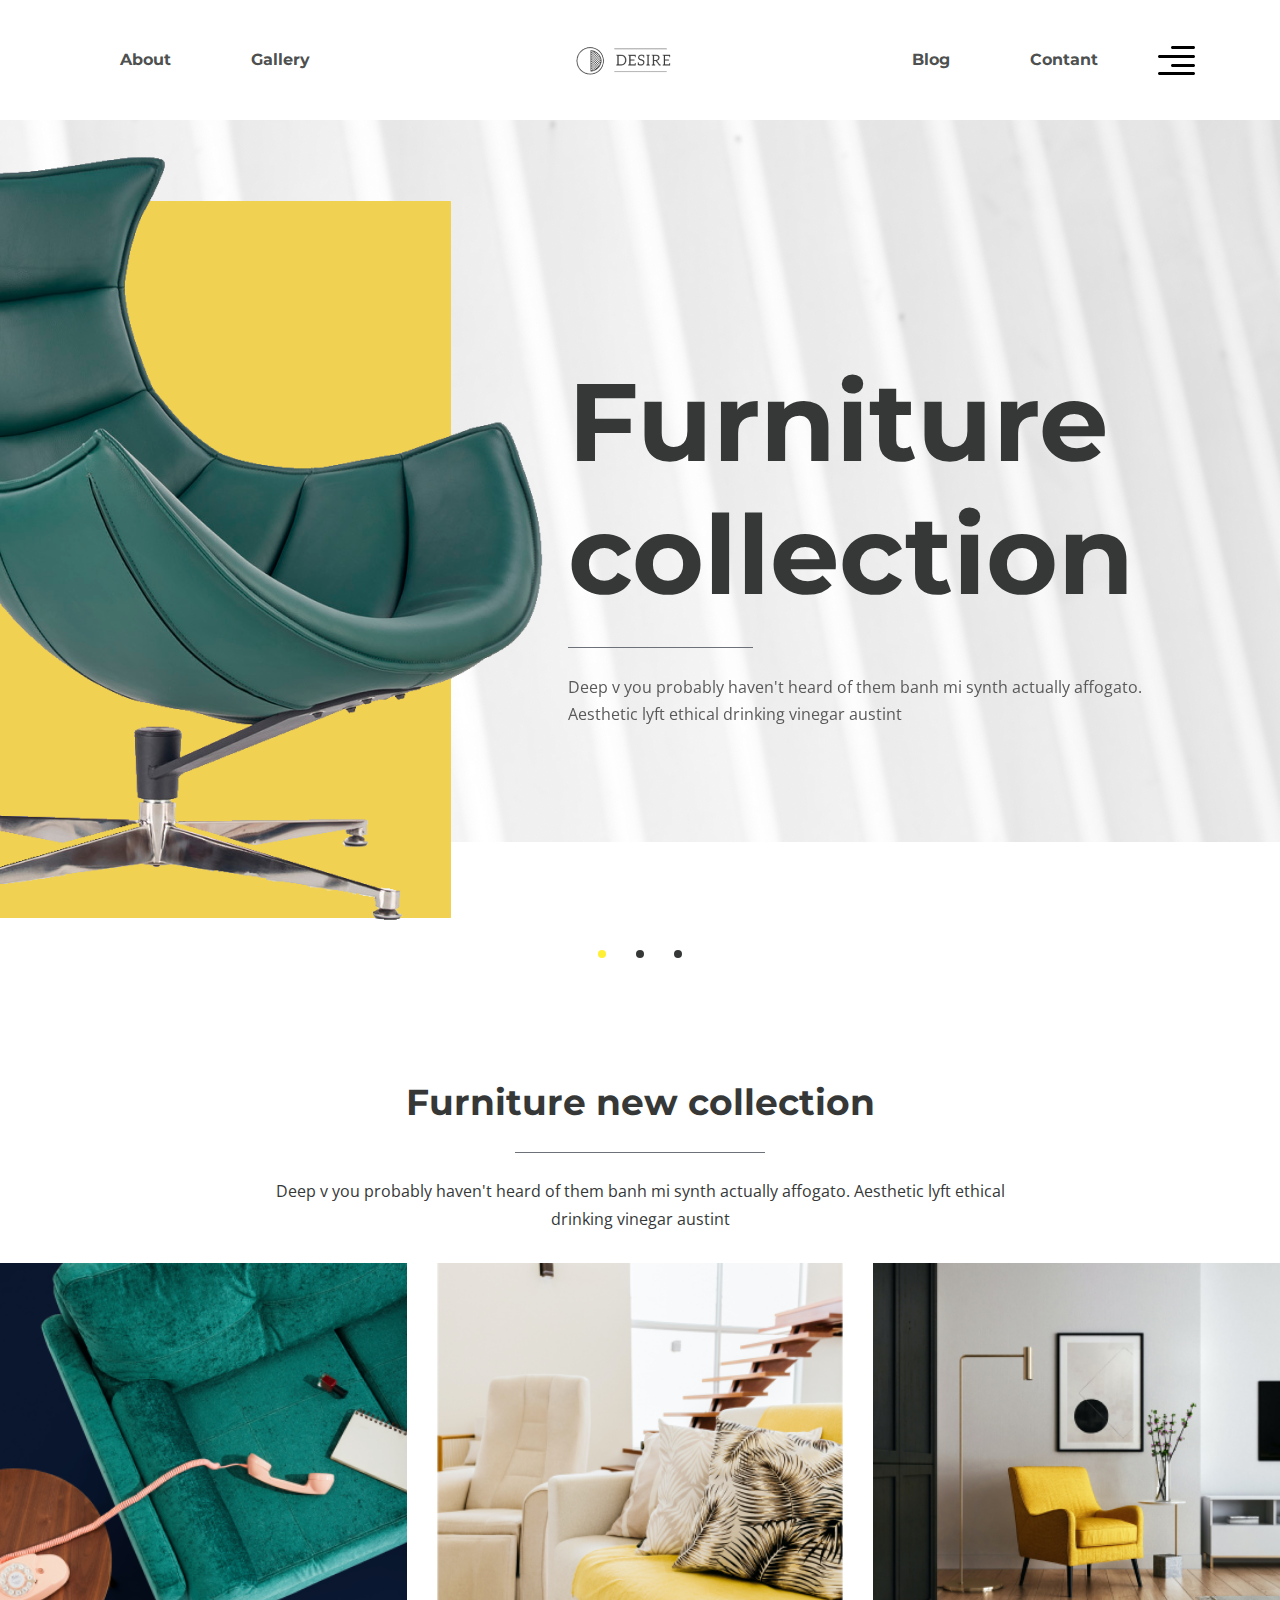
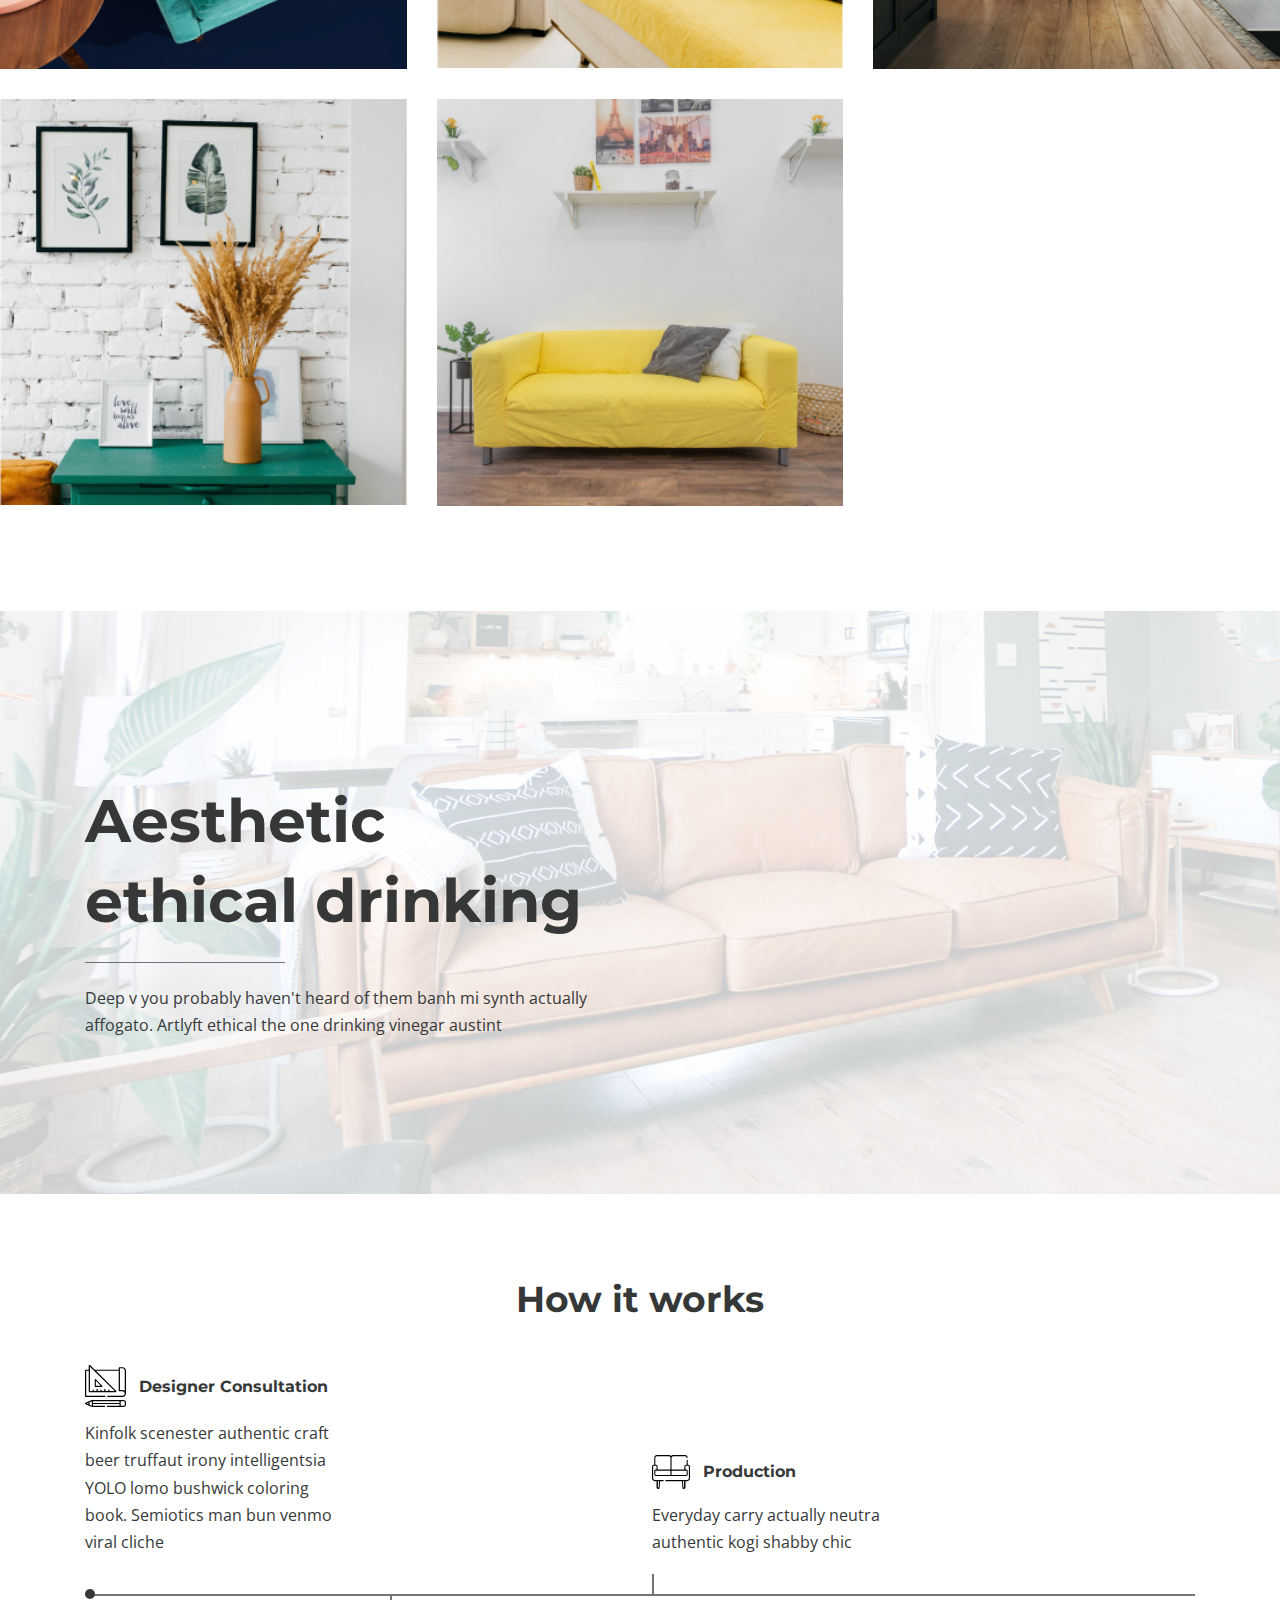
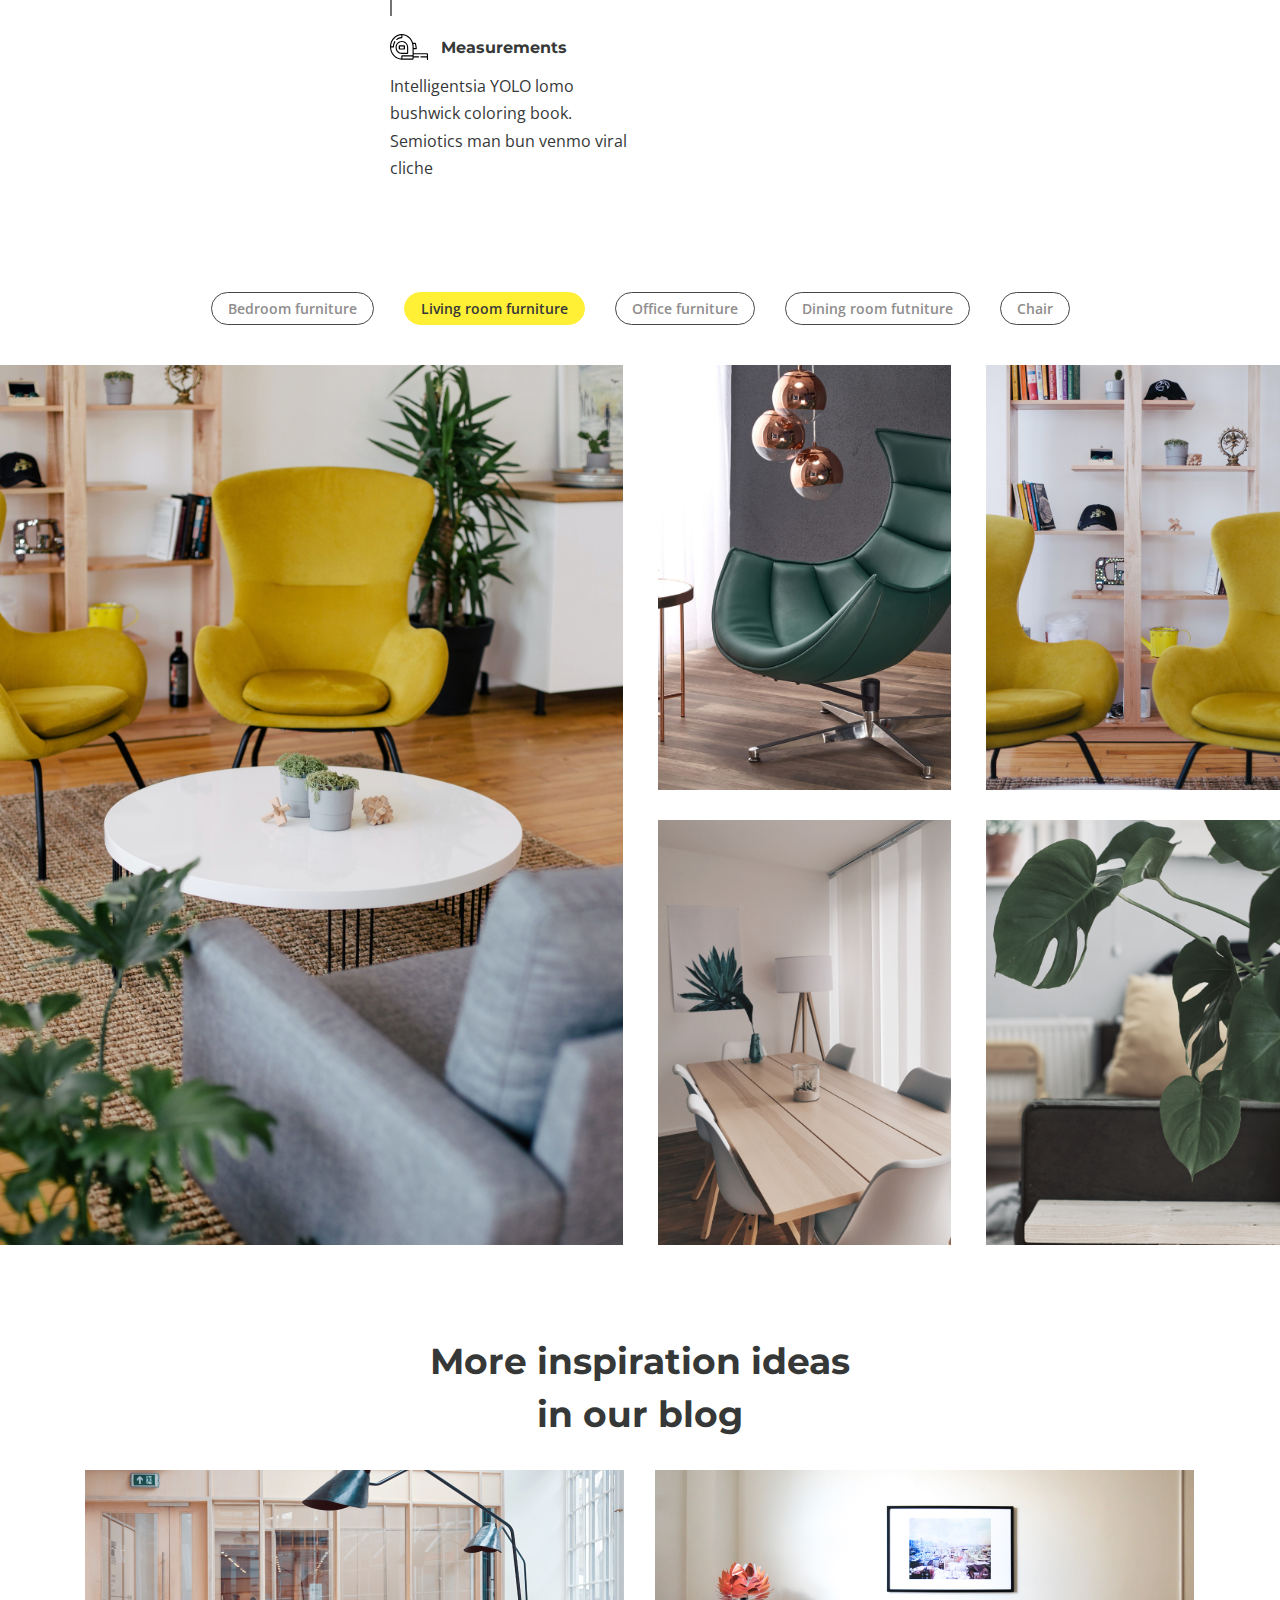
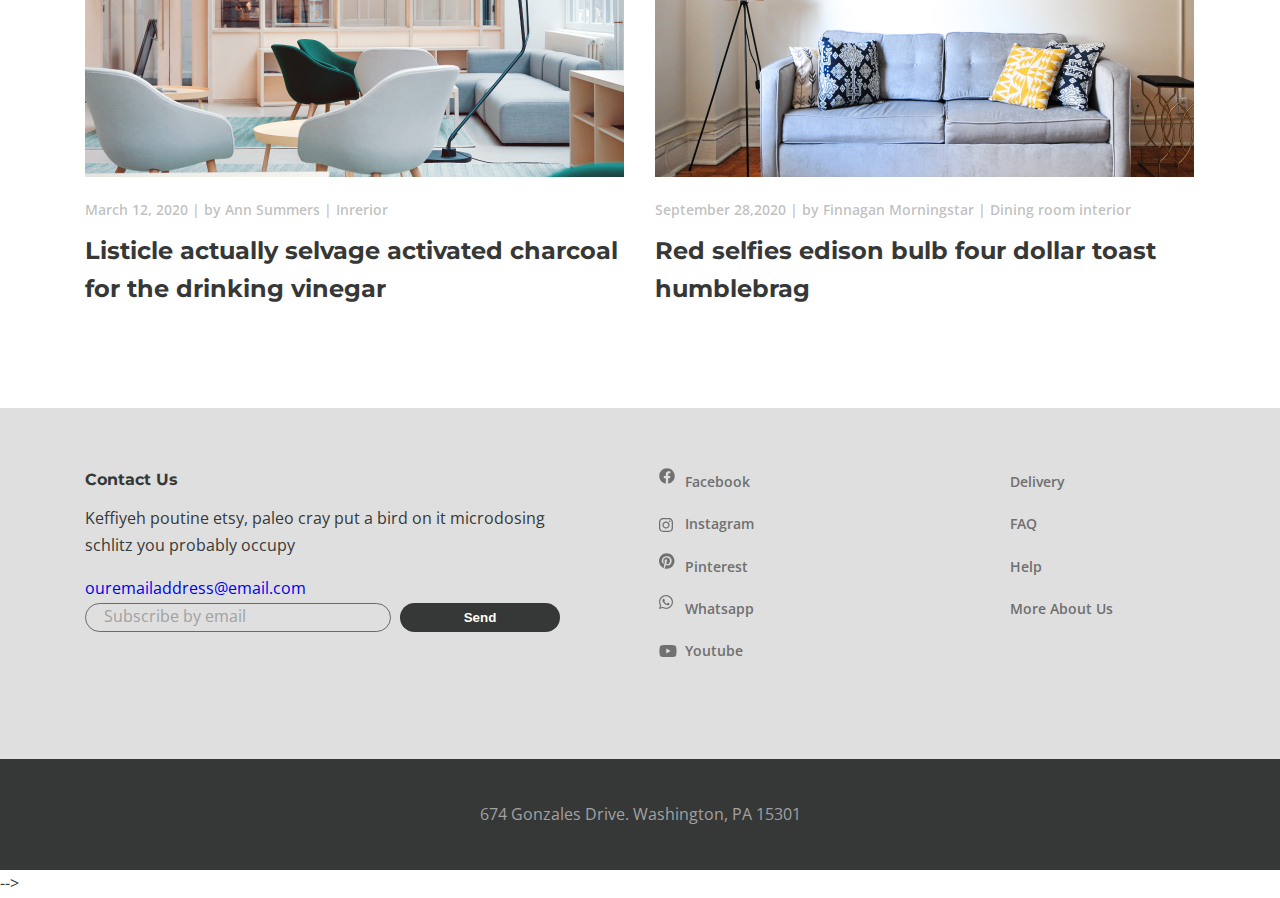
==== exampe with scss/index.html @ 5e5570b7 "added files" ====
<!DOCTYPE html>
<html lang="en">

<head>
    <meta charset="UTF-8">
    <meta http-equiv="X-UA-Compatible" content="IE=edge">
    <link href="https://fonts.googleapis.com/css2?family=Montserrat:wght@700&family=Open+Sans:ital,wght@0,400;0,600;1,300&family=Roboto&display=swap" rel="stylesheet">
    <meta name="viewport" content="width=device-width, initial-scale=1.0">
    <script src="https://code.jquery.com/jquery-3.6.0.min.js" integrity="sha256-/xUj+3OJU5yExlq6GSYGSHk7tPXikynS7ogEvDej/m4=" crossorigin="anonymous"></script>
    <link rel="stylesheet" href="css/slick.css">
    <link rel="stylesheet" href="css/jquery.fancybox.css">
    <link rel="stylesheet" href="css/style.css">
    <title>Document</title>
</head>

<body>
    <div class="wrapper">
        <header class="header">
            <div class="header__container _container">
                <div class="header__inner">
                    <nav class=" menu">
                        <ul class="menu__list">
                            <li class="menu__list-item">
                                <a href="#" class="menu__list-link">About</a>
                            </li>
                            <li class="menu__list-item">
                                <a href="#" class="menu__list-link">Gallery</a>
                            </li>
                        </ul>
                    </nav>
                    <a href="#" class="header__logo">
                        <img src="img/logo.png">
                    </a>
                    <nav class="menu">
                        <ul class="menu__list">
                            <li class="menu__list-item">
                                <a href="#" class="menu__list-link">Blog</a>
                            </li>
                            <li class="menu__list-item">
                                <a href="#" class="menu__list-link">Contant</a>
                            </li>
                        </ul>
                    </nav>
                    <div class="header__btn-menu">
                        <span></span>
                        <span></span>
                        <span></span>

                    </div>
                    <button class="header__btn">
                    <img src="img/icon_menu.svg">
                </button>
                </div>
            </div>
        </header>

        <main class="main">
            <section class="top">
                <div class="top__container">
                    <div class=" top__inner ">
                        <div class="top__slider ">
                            <div class="top__sliper-item ">
                                <img class="top__slider-img " src="img/Group 1.png ">
                                <div class="top__slider-info ">
                                    <h2 class="top__slider-title ">Furniture collection
                                    </h2>
                                    <p class="top__slider-text ">Deep v you probably haven't heard of them banh mi synth actually affogato. Aesthetic lyft ethical drinking vinegar austint
                                    </p>
                                </div>
                            </div>
                            <div class="top__sliper-item ">
                                <img class="top__slider-img " src="img/Group 1.png ">
                                <div class="top__slider-info ">
                                    <h2 class="top__slider-title ">Furniture collection
                                    </h2>
                                    <p class="top__slider-text ">Deep v you probably haven't heard of them banh mi synth actually affogato. Aesthetic lyft ethical drinking vinegar austint
                                    </p>
                                </div>
                            </div>
                            <div class="top__sliper-item ">
                                <img class="top__slider-img " src="img/Group 1.png ">
                                <div class="top__slider-info ">
                                    <h2 class="top__slider-title ">Furniture collection
                                    </h2>
                                    <p class="top__slider-text ">Deep v you probably haven't heard of them banh mi synth actually affogato. Aesthetic lyft ethical drinking vinegar austint
                                    </p>
                                </div>
                            </div>

                        </div>

                    </div>
                </div>
            </section>
            <section class="new-collection">
                <div class="collection-fluid">
                    <h3 class="new-collection__title">Furniture new collection</h3>
                    <div class="new-collection__text">Deep v you probably haven't heard of them banh mi synth actually affogato. Aesthetic lyft ethical drinking vinegar austint
                    </div>
                    <div class="collection">
                        <a class="collection__item" href="#">
                            <img src="img/col01.png" alt="" class="collection__images">
                            <div class="collection__info">
                                <h6 class="collection__info-title">Truffaut literally trust</h6>
                                <div class="collection__info-text">Living room furntiture | Chair</div>
                            </div>

                        </a>
                        <a class="collection__item" href="#">
                            <img src="img/col02.png" alt="" class="collection__images">
                            <div class="collection__info">
                                <h6 class="collection__info-title">Truffaut literally trust</h6>
                                <div class="collection__info-text">Living room furntiture | Chair</div>
                            </div>

                        </a>
                        <a class="collection__item" href="#">
                            <img src="img/col03.jpg" alt="" class="collection__images">
                            <div class="collection__info">
                                <h6 class="collection__info-title">Truffaut literally trust</h6>
                                <div class="collection__info-text">Living room furntiture | Chair</div>
                            </div>

                        </a>

                        <a class="collection__item" href="#">
                            <img src="img/col04.jpg" alt="" class="collection__images">
                            <div class="collection__info">
                                <h6 class="collection__info-title">Truffaut literally trust</h6>
                                <div class="collection__info-text">Living room furntiture | Chair</div>
                            </div>

                        </a>
                        <a class="collection__item" href="#">
                            <img src="img/col05.jpg" alt="" class="collection__images">
                            <div class="collection__info">
                                <h6 class="collection__info-title">Truffaut literally trust</h6>
                                <div class="collection__info-text">Living room furntiture | Chair</div>
                            </div>

                        </a>
                    </div>
                </div>
            </section>
            <section class="decor">
                <div class="decor__container _container">
                    <h2 class="decor__title">Aesthetic <br>ethical drinking</h2>
                    <div class="decor__text">Deep v you probably haven't heard of them banh mi synth actually affogato. Artlyft ethical the one drinking vinegar austint
                    </div>

                </div>
            </section>

            <section class="works-path">
                <div class="works-path__container _container">
                    <h3 class="works-path__title">How it works</h3>
                    <div class="works-path__items">
                        <div class="works-path__items-box">
                            <div class="works-path__item works-path__item--consultation">
                                <img class="works-path__item-img " src="img/works-path01.svg" alt="works">
                                <h6 class="works-path__item-title">Designer Consultation</h6>
                                <div class="works-path__item-text">Kinfolk scenester authentic craft beer truffaut irony intelligentsia YOLO lomo bushwick coloring book. Semiotics man bun venmo viral cliche</div>
                            </div>
                            <div class="works-path__item works-path__item--prodaction">
                                <img class="works-path__item-img " src="img/works-path02.svg" alt="works">
                                <h6 class="works-path__item-title">Production</h6>
                                <div class="works-path__item-text">Everyday carry actually neutra authentic kogi shabby chic</div>
                            </div>
                        </div>
                        <div class="works-path__item works-path__item--measurements">
                            <img class="works-path__item-img " src="img/works-path03.svg" alt="works">
                            <h6 class="works-path__item-title">Measurements</h6>
                            <div class="works-path__item-text">Intelligentsia YOLO lomo bushwick coloring book. Semiotics man bun venmo viral cliche</div>
                        </div>
                    </div>
                </div>
            </section>
            <div class="gallery">
                <div class="container-fluid">
                    <div class="gallery__buttons">
                        <button class="gallery__btn" data-filter=".bedroom">Bedroom furniture</button>
                        <button class="gallery__btn" data-filter=".living">Living room furniture</button>
                        <button class="gallery__btn" data-filter=".office">Office furniture</button>
                        <button class="gallery__btn" data-filter=".dining">Dining room futniture</button>
                        <button class="gallery__btn" data-filter=".chair">Chair</button>
                    </div>
                    <div class="gallery__inner">

                        <div class="gallery__items mix bedroom">
                            <a class="gallery__item" href="#">
                                <img src="img/gallery.jpg" alt="#">
                            </a>
                            <a class="gallery__item" href="#">
                                <img src="img/gallery02.jpg" alt="#">
                            </a>
                            <a class="gallery__item" href="#">
                                <img src="img/gallery03.jpg" alt="#">
                            </a>
                            <a class="gallery__item" href="#">
                                <img src="img/gallery04.jpg" alt="#">
                            </a>
                            <a class="gallery__item" href="#">
                                <img src="img/gallery05.jpg" alt="#">
                            </a>
                        </div>
                        <div class="gallery__items mix living">
                            <a class="gallery__item" href="#">
                                <img src="img/gallery.jpg" alt="#">
                            </a>
                            <a class="gallery__item" href="#">
                                <img src="img/gallery02.jpg" alt="#">
                            </a>
                            <a class="gallery__item" href="#">
                                <img src="img/gallery03.jpg" alt="#">
                            </a>
                            <a class="gallery__item" href="#">
                                <img src="img/gallery04.jpg" alt="#">
                            </a>
                            <a class="gallery__item" href="#">
                                <img src="img/gallery05.jpg" alt="#">
                            </a>
                        </div>

                        <div class="gallery__items mix office">
                            <a class="gallery__item" href="#">
                                <img src="img/gallery.jpg" alt="#">
                            </a>
                            <a class="gallery__item" href="#">
                                <img src="img/gallery02.jpg" alt="#">
                            </a>
                            <a class="gallery__item" href="#">
                                <img src="img/gallery03.jpg" alt="#">
                            </a>
                            <a class="gallery__item" href="#">
                                <img src="img/gallery04.jpg" alt="#">
                            </a>
                            <a class="gallery__item" href="#">
                                <img src="img/gallery05.jpg" alt="#">
                            </a>
                        </div>
                        <div class="gallery__items mix dining">
                            <a class="gallery__item" href="#">
                                <img src="img/gallery.jpg" alt="#">
                            </a>
                            <a class="gallery__item" href="#">
                                <img src="img/gallery02.jpg" alt="#">
                            </a>
                            <a class="gallery__item" href="#">
                                <img src="img/gallery03.jpg" alt="#">
                            </a>
                            <a class="gallery__item" href="#">
                                <img src="img/gallery04.jpg" alt="#">
                            </a>
                            <a class="gallery__item" href="#">
                                <img src="img/gallery05.jpg" alt="#">
                            </a>
                        </div>
                        <div class="gallery__items mix chair">
                            <a class="gallery__item" href="#">
                                <img src="img/gallery.jpg" alt="#">
                            </a>
                            <a class="gallery__item" href="#">
                                <img src="img/gallery02.jpg" alt="#">
                            </a>
                            <a class="gallery__item" href="#">
                                <img src="img/gallery03.jpg" alt="#">
                            </a>
                            <a class="gallery__item" href="#">
                                <img src="img/gallery04.jpg" alt="#">
                            </a>
                            <a class="gallery__item" href="#">
                                <img src="img/gallery05.jpg" alt="#">
                            </a>
                        </div>
                    </div>
                </div>
            </div>
            <section class="blog-box">
                <div class="blog-box__container _container">
                    <h3 class="blog-box__title">More inspiration ideas in our blog</h3>
                    <div class="blog-box__items">
                        <div class="blog-box__item">
                            <a href="" class="blog-box__link">
                                <img src="img/blog-box01.jpg" alt="" class="blog-box__img">
                            </a>

                            <div class="blog-box__links">
                                <span class="blog-box__date">March 12, 2020</span> |
                                <a href="#" class="blog-box__author">by Ann Summers </a> |
                                <a href="" class="blog-box__theme">Inrerior</a>
                            </div>
                            <a href="" class="blog-box__item-titlelink">
                                <h4 class="blog-box__item-title">Listicle actually selvage activated charcoal for the drinking vinegar </h4>
                            </a>

                        </div>
                        <div class="blog-box__item">
                            <a href="" class="blog-box__link">
                                <img src="img/blog-box02.jpg" alt="" class="blog-box__img">
                            </a>
                            <div class="blog-box__links">
                                <span class="blog-box__date">September 28,2020 </span> |
                                <a href="#" class="blog-box__author">by Finnagan Morningstar</a> |
                                <a href="" class="blog-box__theme">Dining room interior</a>
                            </div>
                            <a href="" class="blog-box__item-titlelink">
                                <h4 class="blog-box__item-title">Red selfies edison bulb four dollar toast humblebrag</h4>
                            </a>
                        </div>
                    </div>
                </div>
            </section>
        </main>
        <footer class="footer ">
            <div class="footer__contant ">
                <div class="footer__container _container ">
                    <div class="footer__inner ">
                        <div class="footer__info ">
                            <h6 class="footer__info-title ">Contact Us</h6>
                            <div class="footer__info-text ">Keffiyeh poutine etsy, paleo cray put a bird on it microdosing schlitz you probably occupy</div>
                            <a href="mailto:ouremailaddress@email.com " class="__info-email ">ouremailaddress@email.com</a>
                            <form class="footer__form ">
                                <input class="footer__form-input " type="text " placeholder="Subscribe by email ">
                                <button class="footer__form-btn ">Send</button>
                            </form>
                        </div>
                        <ul class="footer__social ">
                            <li class="footer__social-item ">
                                <a href=" " class="footer__social-link footer__social-link--fb ">Facebook</a>
                            </li>
                            <li class="footer__social-item ">
                                <a href=" " class="footer__social-link footer__social-link--inst ">Instagram</a>
                            </li>
                            <li class="footer__social-item ">
                                <a href=" " class="footer__social-link footer__social-link--pn ">Pinterest</a>
                            </li>
                            <li class="footer__social-item ">
                                <a href=" " class="footer__social-link footer__social-link--wa ">Whatsapp</a>
                            </li>
                            <li class="footer__social-item ">
                                <a href=" " class="footer__social-link footer__social-link--yu ">Youtube</a>
                            </li>
                        </ul>
                        <nav class="footer__menu ">
                            <ul class="footer__menu-list ">
                                <li class="footer__menu-item ">
                                    <a href=" " class="footer__menu-link ">Delivery</a>
                                </li>
                                <li class="footer__menu-item ">
                                    <a href=" " class="footer__menu-link ">FAQ</a>
                                </li>
                                <li class="footer__menu-item ">
                                    <a href=" " class="footer__menu-link ">Help</a>
                                </li>
                                <li class="footer__menu-item ">
                                    <a href=" " class="footer__menu-link ">More About Us</a>
                                </li>
                            </ul>
                        </nav>
                    </div>
                </div>
            </div>
            <div class="footer__copyright ">
                674 Gonzales Drive. Washington, PA 15301
            </div>
        </footer> -->
    </div>
    <script src="https://ajax.googleapis.com/ajax/libs/jquery/3.6.0/jquery.min.js"></script>
    <script src="js/slick.min.js"></script>
    <script src="js/mixitup.min.js"></script>
    <script src="js/jquery.fancybox.min.js"></script>
    <script src="js/main.js"></script>
</body>

</html>
---- exampe with scss/css/style.css ----
*,
*::before,
*::after {
  padding: 0;
  margin: 0;
  border: 0;
  -webkit-box-sizing: border-box;
          box-sizing: border-box;
}

a {
  text-decoration: none;
}

ul,
ol,
li {
  list-style: none;
}

img {
  vertical-align: top;
}

h1,
h2,
h3,
h4,
h5,
h6 {
  font-weight: inherit;
  font-size: inherit;
}

html,
body {
  height: 100%;
  line-height: 170%;
  font-size: 16px;
  background: color #333;
  color: #363838;
  font-family: 'Open Sans';
}

.wrapper {
  min-height: 100%;
}

.menu__list-link, .footer__info-title, .new-collection__title, .collection__info-title, .decor__title, .works-path__title, .works-path__item-title, .blog-box__title, .blog-box__item-title, .about__prev-title, .about__title, .inspiration__title, .inspiration__item, .contact__title, .contact-slider__title, .blog__category-title, .blog__tags-title, .blog__item-title, .blog__blockquote-author, .recent-post__title, .blog-one__tags-title, .blog-one__comments-title, .blog-one__comments-name {
  font-family: 'Montserrat', sans-serif;
  font-weight: 700;
  line-height: 120%;
}

.wrapper {
  display: -webkit-box;
  display: -ms-flexbox;
  display: flex;
  -webkit-box-orient: vertical;
  -webkit-box-direction: normal;
      -ms-flex-direction: column;
          flex-direction: column;
  min-height: 100%;
}

.main {
  -webkit-box-flex: 1;
      -ms-flex: 1 0 auto;
          flex: 1 0 auto;
}

.footer {
  -webkit-box-flex: 0;
      -ms-flex: 0 0 auto;
          flex: 0 0 auto;
}

._container {
  max-width: 1140px;
  margin: 0 auto;
  padding: 0 15px;
}

._container-fluid {
  max-width: 1920px;
  margin: 0 auto;
  padding: 0 15px;
}

.info-email {
  font-weight: 600;
  font-size: 14px;
  color: #363838;
  margin-bottom: 22px;
  padding-left: 30px;
  display: inline-block;
  position: relative;
}

.info-email::before {
  content: "";
  background-image: url(../img/f01.svg);
  position: absolute;
  width: 16px;
  height: 12px;
  left: 0;
  top: 2px;
}

.btn__menu {
  width: 40px;
  display: none;
}

.btn__menu div {
  height: 5px;
  background-color: #363838;
  margin-bottom: 5px;
}

/*---------------------------------------------------*/
.slick-dots {
  display: -webkit-box;
  display: -ms-flexbox;
  display: flex;
  -webkit-box-pack: center;
      -ms-flex-pack: center;
          justify-content: center;
  -webkit-box-align: center;
      -ms-flex-align: center;
          align-items: center;
}

.slick-dots li {
  margin: 0 15px;
}

.slick-dots li.slick-active button {
  background-color: #FFEf35;
}

.slick-dots button {
  background-color: #363838;
  border: none;
  width: 8px;
  height: 8px;
  border-radius: 50%;
  padding: 0;
  font-size: 0;
}

.header__inner {
  display: -webkit-box;
  display: -ms-flexbox;
  display: flex;
  -webkit-box-pack: justify;
      -ms-flex-pack: justify;
          justify-content: space-between;
  -webkit-box-align: center;
      -ms-flex-align: center;
          align-items: center;
  height: 120px;
}

.header__logo {
  margin: 0 auto;
}

.header__btn {
  background-color: transparent;
  border: none;
  padding: 0;
  cursor: pointer;
}

.menu {
  padding-right: 15px;
}

.menu__list {
  display: -webkit-box;
  display: -ms-flexbox;
  display: flex;
}

.menu__list-link {
  color: rgba(54, 56, 56, 0.9033);
  line-height: 137%;
}

.menu__list-item {
  padding-left: 35px;
  padding-right: 45px;
}

.menu__list-link--active {
  padding-bottom: 4px;
  position: relative;
}

.menu__list-link--active::after {
  content: '';
  position: absolute;
  bottom: 0;
  left: 0;
  right: 0;
  height: 2px;
  border-radius: 1px;
  background-color: rgba(54, 56, 56, 0.7);
}

/*------------------------------------------------------------*/
.breadcrums {
  background-color: rgba(223, 223, 223, 0.5);
  padding: 13px 14px;
  position: relative;
  z-index: 999;
}

.breadcrums__list {
  display: -webkit-box;
  display: -ms-flexbox;
  display: flex;
  overflow-x: auto;
}

.breadcrums__item {
  position: relative;
  padding-right: 8px;
}

.breadcrums__item::after {
  content: '/';
  position: absolute;
}

.breadcrums__item:last-child::after {
  display: none;
}

.breadcrums__link {
  font-size: 14px;
  color: #5A5A5A;
}

/*--------------------------------------------------------*/
.footer__contant {
  background: #dfdfdf;
  padding: 60px 0 80px;
}

.footer__inner {
  display: -webkit-box;
  display: -ms-flexbox;
  display: flex;
  -webkit-box-pack: justify;
      -ms-flex-pack: justify;
          justify-content: space-between;
}

.footer__info {
  max-width: 540px;
}

.footer__info-title {
  color: #363838;
  margin-bottom: 14px;
  line-height: 144%;
}

.footer__info-text {
  margin: 0px 0px 16px 0px;
  max-width: 475px;
  line-height: 169%;
}

.footer__form {
  display: -webkit-box;
  display: -ms-flexbox;
  display: flex;
}

.footer__form-input {
  width: 100%;
  padding: 6px 10px 6px 18px;
  border-radius: 21px;
  background: transparent;
  border: 1px solid rgba(54, 56, 56, 0.7);
}

.footer__form-input::-webkit-input-placeholder {
  font-family: 'Open Sans';
  font-weight: 400;
  font-size: 16px;
  line-height: 175%;
  color: #A1A1A1;
}

.footer__form-input:-ms-input-placeholder {
  font-family: 'Open Sans';
  font-weight: 400;
  font-size: 16px;
  line-height: 175%;
  color: #A1A1A1;
}

.footer__form-input::-ms-input-placeholder {
  font-family: 'Open Sans';
  font-weight: 400;
  font-size: 16px;
  line-height: 175%;
  color: #A1A1A1;
}

.footer__form-input::placeholder {
  font-family: 'Open Sans';
  font-weight: 400;
  font-size: 16px;
  line-height: 175%;
  color: #A1A1A1;
}

.footer__form-btn {
  background-color: #363838;
  border: none;
  color: #fffff0;
  border-radius: 21px;
  font-weight: 600;
  padding: 6px 12px;
  min-width: 160px;
  margin-left: 9px;
}

.footer__social {
  width: 125px;
  margin-right: auto;
  margin-left: 99px;
}

.footer__social-item, .footer__menu-item {
  margin-bottom: 15px;
}

.footer__social-link {
  padding-left: 26px;
  position: relative;
}

.footer__social-link::before {
  content: "";
  position: absolute;
  left: 0;
  width: 16px;
  height: 16px;
}

.footer__social-link--fb::before {
  background-image: url(../img/facebook.svg);
}

.footer__social-link--inst::before {
  background-image: url(../img/instagram.svg);
  width: 14px;
  height: 14px;
  top: 4px;
}

.footer__social-link--pn::before {
  background-image: url(../img/Pinterest.svg);
}

.footer__social-link--wa::before {
  background-image: url(../img/whatsapp.svg);
  width: 14px;
  height: 14px;
}

.footer__social-link--yu::before {
  background-image: url(../img/youtube.svg);
  width: 18px;
  height: 12px;
  top: 4px;
}

.footer__social-link, .footer__menu-link {
  font-weight: 600;
  font-size: 14px;
  color: #707070;
}

.footer__menu {
  margin-right: 60px;
  width: 125px;
}

.footer__copyright {
  background: #363838;
  color: #A1A1A1;
  padding: 42px 10px;
  text-align: center;
}

/*-------------------------------------------------*/
.top__inner {
  padding-bottom: 70px;
  position: relative;
}

.top__inner::after {
  content: "";
  background-image: url(../img/main_slider.jpg);
  width: 100%;
  height: 722px;
  position: absolute;
  top: 0;
  z-index: -1;
}

.top__sliper-item {
  display: -webkit-box !important;
  display: -ms-flexbox !important;
  display: flex !important;
  -webkit-box-pack: center;
      -ms-flex-pack: center;
          justify-content: center;
  -webkit-box-align: center;
      -ms-flex-align: center;
          align-items: center;
}

.top__slider-img {
  margin-left: -15%;
}

.top__slider-info {
  max-width: 675px;
  margin: 174px 0px 145px 19px;
}

.top__slider-title {
  font-family: Montserrat;
  font-style: normal;
  font-weight: bold;
  font-size: 110px;
  line-height: 121%;
  color: #363838;
  margin-bottom: 26px;
  padding-bottom: 26px;
  position: relative;
}

.top__slider-title::after {
  content: "";
  position: absolute;
  left: 0;
  bottom: 0;
  width: 185px;
  height: 1px;
  background-color: #6D7278;
}

.top__slider-text {
  line-height: 169%;
  color: #5A5A5A;
  max-width: 585px;
}

.new-collection {
  text-align: center;
  padding: 45px 0px 35px;
}

.new-collection__title {
  color: #363838;
  font-size: 36px;
  line-height: 142%;
  padding-bottom: 25px;
  margin-bottom: 25px;
  position: relative;
}

.new-collection__title::after {
  content: "";
  position: absolute;
  width: 250px;
  height: 1px;
  bottom: 0;
  margin: 0 auto;
  background: #6D7278;
  left: 0;
  right: 0;
}

.new-collection__text {
  max-width: 730px;
  margin: 0 auto 30px;
}

.collection {
  display: -ms-grid;
  display: grid;
  -ms-grid-columns: (1fr)[5];
      grid-template-columns: repeat(5, 1fr);
  grid-gap: 30px;
  padding-bottom: 70px;
}

.collection__item {
  position: relative;
}

.collection__item:hover .collection__info {
  opacity: 1;
}

.collection__images {
  min-height: 350px;
  -o-object-fit: cover;
     object-fit: cover;
}

.collection__info {
  position: absolute;
  top: 0;
  left: 0;
  right: 0;
  bottom: 0;
  background-color: rgba(255, 255, 255, 0.7);
  padding: 10px;
  display: -webkit-box;
  display: -ms-flexbox;
  display: flex;
  -webkit-box-orient: vertical;
  -webkit-box-direction: normal;
      -ms-flex-direction: column;
          flex-direction: column;
  -webkit-box-align: center;
      -ms-flex-align: center;
          align-items: center;
  -webkit-box-pack: center;
      -ms-flex-pack: center;
          justify-content: center;
  color: #363838;
  opacity: 0;
  -webkit-transition: all .5s;
  transition: all .5s;
}

.collection__info-title {
  font-weight: bold;
  font-size: 20px;
  line-height: 120%;
  padding-bottom: 19px;
  margin-bottom: 19px;
  position: relative;
}

.collection__info-title::after {
  content: '';
  margin: 0 auto;
  position: absolute;
  bottom: 0;
  width: 80%;
  height: 1px;
  background: #6D7278;
  left: 0;
  right: 0;
}

.collection__info-text {
  font-weight: 600;
  font-size: 14px;
  color: #707070;
}

/*-----------------------------------------*/
.decor {
  padding: 170px 0px 155px;
  background-image: url(../img/decor.jpg);
  background-size: cover;
  background-repeat: no-repeat;
}

.decor__title {
  color: #363838;
  font-weight: bold;
  font-size: 60px;
  line-height: 133%;
  max-width: 730px;
  margin-bottom: 22px;
  padding-bottom: 22px;
  position: relative;
}

.decor__title::after {
  content: '';
  position: absolute;
  left: 0;
  bottom: 0;
  width: 200px;
  height: 1px;
  background: #6D7278;
}

.decor__text {
  max-width: 540px;
}

/*---------------------------------------------------*/
.works-path {
  padding: 80px 0px 30px;
}

.works-path__title {
  text-align: center;
  color: #363838;
  font-size: 36px;
  margin-bottom: 40px;
  line-height: 142%;
}

.works-path__items-box {
  display: -webkit-box;
  display: -ms-flexbox;
  display: flex;
  -webkit-box-align: end;
      -ms-flex-align: end;
          align-items: flex-end;
  border-bottom: 2px solid rgba(54, 56, 56, 0.7);
  position: relative;
}

.works-path__items-box::before {
  content: '';
  position: absolute;
  bottom: -5px;
  left: 0;
  width: 10px;
  height: 10px;
  border-radius: 50%;
  background-color: #363838;
}

.works-path__item {
  width: 250px;
  display: -webkit-box;
  display: -ms-flexbox;
  display: flex;
  -ms-flex-wrap: wrap;
      flex-wrap: wrap;
  -webkit-box-align: center;
      -ms-flex-align: center;
          align-items: center;
  position: relative;
}

.works-path__item--prodaction {
  margin-left: 317px;
}

.works-path__item--prodaction::after {
  content: '';
  position: absolute;
  bottom: 0;
  left: 0;
  width: 2px;
  height: 20px;
  background-color: rgba(54, 56, 56, 0.7);
}

.works-path__item--consultation, .works-path__item--prodaction {
  padding-bottom: 38px;
}

.works-path__item--measurements {
  padding-top: 38px;
  margin-left: 305px;
}

.works-path__item--measurements::before {
  content: '';
  position: absolute;
  top: 0;
  left: 0;
  width: 2px;
  height: 20px;
  background-color: rgba(54, 56, 56, 0.7);
}

.works-path__item-title {
  margin-left: 13px;
  color: #363838;
}

.works-path__item-text {
  margin-top: 13px;
}

/*---------------------------------------------------*/
.gallery {
  padding: 80px 0px 90px;
}

.gallery__items {
  display: -ms-grid;
  display: grid;
  -ms-grid-columns: (1fr)[4];
      grid-template-columns: repeat(4, 1fr);
  -ms-grid-rows: (1fr)[2];
      grid-template-rows: repeat(2, 1fr);
  grid-gap: 30px 35px;
}

.gallery__item:first-child {
  grid-column: span 2;
  grid-row: span 2;
}

.gallery__item img {
  -o-object-fit: cover;
     object-fit: cover;
  width: 100%;
  height: 100%;
  max-height: 1150px;
}

.gallery__buttons {
  text-align: center;
  margin-bottom: 40px;
}

.gallery__btn {
  margin: 0 13px;
  background-color: transparent;
  color: #8F8D8D;
  border: 1px solid #454647;
  padding: 6px 16px;
  font-size: 14px;
  font-weight: 600;
  border-radius: 20px;
  font-family: Open Sans;
  cursor: pointer;
}

.gallery .mixitup-control-active {
  background-color: #FFEf35;
  border: 1px solid #FFEf35;
  color: #363838;
}

.gallery.gallery-page .gallery__item img {
  max-height: 1164px;
}

.gallery.gallery-page .gallery__item:nth-child(8) {
  grid-column: span 2;
  grid-row: span 2;
}

/*-------------------------------------*/
.blog-box {
  padding-bottom: 100px;
}

.blog-box__title {
  color: #363838;
  font-size: 36px;
  line-height: 146%;
  margin: 0 auto 30px;
  text-align: center;
  max-width: 430px;
}

.blog-box__items {
  display: -ms-grid;
  display: grid;
  -ms-grid-columns: 1fr 1fr;
      grid-template-columns: 1fr 1fr;
  grid-gap: 30px;
}

.blog-box__img {
  display: inline-block;
  margin-bottom: 19px;
}

.blog-box__links {
  margin-bottom: 9px;
  font-size: 14px;
  font-weight: 600;
  color: #70707070;
}

.blog-box__date, .blog-box__author, .blog-box__theme {
  color: inherit;
}

.blog-box__item-title {
  color: #363838;
  font-size: 24px;
  line-height: 158%;
}

/*----------------------ABOUT---------------------------------*/
.about__prev {
  background-image: url(../img/aboutus.jpg);
  text-align: center;
  padding: 160px 0;
  margin-top: -53px;
}

.about__prev-title {
  color: #363838;
  font-size: 60px;
  line-height: 120%;
}

.about__content {
  padding: 130px 0px 40px;
}

.about__title {
  color: #363838;
  font-size: 35px;
  line-height: 166%;
  padding-bottom: 22px;
  margin-bottom: 22px;
  position: relative;
}

.about__title::after {
  position: absolute;
  content: '';
  left: 0;
  bottom: 0;
  width: 250px;
  height: 1px;
  background-color: #6D7278;
}

.about__text {
  font-family: Open Sans;
  font-size: 16px;
  line-height: 169%;
  padding-left: 284px;
}

.about__text p {
  margin-bottom: 30px;
}

.about__popup {
  background: url(../img/video_post.jpg);
  background-repeat: no-repeat;
  background-position: top center;
  background-size: cover;
  text-align: center;
  min-height: 414px;
  display: -webkit-box;
  display: -ms-flexbox;
  display: flex;
  -webkit-box-align: center;
      -ms-flex-align: center;
          align-items: center;
  -webkit-box-pack: center;
      -ms-flex-pack: center;
          justify-content: center;
}

/*---------------------------------------------------------*/
.inspiration {
  padding-top: 100px;
  position: relative;
}

.inspiration::after {
  content: '';
  position: absolute;
  bottom: 0;
  left: 0;
  right: 0;
  position: absolute;
  background-image: url(../img/Object.jpg);
  height: 370px;
  z-index: -1;
}

.inspiration__inner {
  display: -webkit-box;
  display: -ms-flexbox;
  display: flex;
  -webkit-box-pack: center;
      -ms-flex-pack: center;
          justify-content: center;
  -webkit-box-align: center;
      -ms-flex-align: center;
          align-items: center;
}

.inspiration__images {
  margin-right: 78px;
  margin-left: -230px;
}

.inspiration__content {
  max-width: 825px;
}

.inspiration__title {
  color: #363838;
  font-size: 36px;
  line-height: 167%;
  padding-bottom: 16px;
  margin-bottom: 24px;
  position: relative;
}

.inspiration__title::after {
  position: absolute;
  content: '';
  left: 0;
  bottom: 0;
  width: 200px;
  height: 2px;
  background-color: #6D7278;
}

.inspiration__text {
  font-size: 16px;
  line-height: 169%;
  margin-bottom: 30px;
}

.inspiration__item {
  line-height: 169%;
  color: #363838;
  margin-bottom: 33px;
}

.inspiration__item-content {
  display: -webkit-box;
  display: -ms-flexbox;
  display: flex;
  -webkit-box-pack: justify;
      -ms-flex-pack: justify;
          justify-content: space-between;
  padding-bottom: 14px;
  border-bottom: 2px solid #fff;
  border-radius: 4px;
}

.inspiration__line {
  height: 2px;
  border-radius: 4px;
  background-color: #363838;
  margin-top: -2px;
}

.partners {
  padding: 16px 0px 60px;
}

.partners__items {
  display: -ms-grid;
  display: grid;
  -ms-grid-columns: (1fr)[5];
      grid-template-columns: repeat(5, 1fr);
}

.partners__image {
  margin: 0 auto;
}

/*-------------map----------------------*/
.map {
  margin-top: -53px;
  margin-bottom: 50px;
}

.map iframe {
  height: 578px;
}

/*--------------contact------------------*/
.contact {
  margin-bottom: 100px;
}

.contact__title {
  color: #363838;
  font-size: 36px;
  line-height: 166%;
  margin-bottom: 35px;
  padding-bottom: 40px;
  position: relative;
}

.contact__title::after {
  position: absolute;
  content: '';
  left: 0;
  bottom: 0;
  width: 200px;
  height: 2px;
  background-color: #6D7278;
}

.contact__social {
  padding-left: 284px;
  display: -webkit-box;
  display: -ms-flexbox;
  display: flex;
  margin-bottom: 20px;
}

.contact__item + .contact__item {
  padding-left: 30px;
}

.contact__box {
  padding-left: 284px;
}

.contact__text {
  margin-bottom: 10px;
  line-height: 150%;
}

.contact__phone {
  line-height: 150%;
  color: #5a5a5a;
}

.contact__st {
  line-height: 150%;
}

.contact__city {
  line-height: 150%;
  margin-bottom: 16px;
}

.contact__form {
  padding-left: 264px;
  display: -webkit-box;
  display: -ms-flexbox;
  display: flex;
  -webkit-box-pack: justify;
      -ms-flex-pack: justify;
          justify-content: space-between;
  -ms-flex-wrap: wrap;
      flex-wrap: wrap;
}

.contact__form-input {
  border: 1px solid #DFDFDF;
  border-radius: 20px;
  padding: 6px 17px;
  margin-bottom: 13px;
  width: 48.5%;
}

.contact__form-input::-webkit-input-placeholder {
  font-family: Open Sans;
  font-weight: 400;
  font-size: 16px;
  line-height: 175%;
  color: #A1A1A1;
}

.contact__form-input:-ms-input-placeholder {
  font-family: Open Sans;
  font-weight: 400;
  font-size: 16px;
  line-height: 175%;
  color: #A1A1A1;
}

.contact__form-input::-ms-input-placeholder {
  font-family: Open Sans;
  font-weight: 400;
  font-size: 16px;
  line-height: 175%;
  color: #A1A1A1;
}

.contact__form-input::placeholder {
  font-family: Open Sans;
  font-weight: 400;
  font-size: 16px;
  line-height: 175%;
  color: #A1A1A1;
}

.contact__form-area {
  width: 100%;
  border: 1px solid #DFDFDF;
  border-radius: 24px;
  padding: 14px 17px;
  margin-bottom: 20px;
  min-height: 125px;
  resize: none;
}

.contact__form-area::-webkit-input-placeholder {
  font-family: Open Sans;
  font-weight: 400;
  font-size: 16px;
  line-height: 175%;
  color: #A1A1A1;
}

.contact__form-area:-ms-input-placeholder {
  font-family: Open Sans;
  font-weight: 400;
  font-size: 16px;
  line-height: 175%;
  color: #A1A1A1;
}

.contact__form-area::-ms-input-placeholder {
  font-family: Open Sans;
  font-weight: 400;
  font-size: 16px;
  line-height: 175%;
  color: #A1A1A1;
}

.contact__form-area::placeholder {
  font-family: Open Sans;
  font-weight: 400;
  font-size: 16px;
  line-height: 175%;
  color: #A1A1A1;
}

.contact__form-btn {
  display: -webkit-box;
  display: -ms-flexbox;
  display: flex;
  -webkit-box-align: center;
      -ms-flex-align: center;
          align-items: center;
  -webkit-box-pack: center;
      -ms-flex-pack: center;
          justify-content: center;
  background: #363838;
  border-radius: 21px;
  padding: 6px 60px;
  font-weight: 600;
  font-size: 16px;
  line-height: 175%;
  text-align: center;
  color: #FFFFF0;
  cursor: pointer;
}

/*--------------------------------------------------*/
.contact-slider {
  padding-bottom: 120px;
}

.contact-slider__link {
  margin-bottom: 20px;
  position: relative;
}

.contact-slider__link:hover .contact-slider__title {
  opacity: 1;
}

.contact-slider__img {
  width: 170px;
  height: 170px;
  -o-object-fit: cover;
     object-fit: cover;
}

.contact-slider__title {
  -webkit-transition: all .5s;
  transition: all .5s;
  position: absolute;
  top: 0;
  left: 0;
  bottom: 0;
  right: 0;
  display: -webkit-box;
  display: -ms-flexbox;
  display: flex;
  -webkit-box-pack: center;
      -ms-flex-pack: center;
          justify-content: center;
  -webkit-box-align: center;
      -ms-flex-align: center;
          align-items: center;
  background-color: rgba(255, 255, 255, 0.6);
  color: #363838;
  line-height: 137%;
  padding: 0 15px;
  opacity: 0;
}

/*----------------------------------------------*/
.blog {
  padding: 60px 0 100px;
}

.blog__inner {
  display: -webkit-box;
  display: -ms-flexbox;
  display: flex;
  -webkit-box-pack: justify;
      -ms-flex-pack: justify;
          justify-content: space-between;
}

.blog__items {
  max-width: 730px;
}

.blog__category {
  margin-bottom: 36px;
}

.blog__category-title, .blog__tags-title {
  margin-bottom: 15px;
  color: #363838;
  line-height: 23px;
}

.blog__category-item {
  margin-bottom: 12px;
}

.blog__category-link {
  color: inherit;
}

.blog__tags {
  margin-bottom: 50px;
}

.blog__tags-link {
  color: #8F8D8D;
  font-weight: 600;
  font-size: 14px;
  padding: 0 16px;
  margin-bottom: 10px;
  margin-right: 10px;
  display: inline-block;
  opacity: 0.5;
  border: 1px solid #454647;
  border-radius: 14px;
  line-height: 20px;
}

.blog__social {
  display: -webkit-box;
  display: -ms-flexbox;
  display: flex;
}

.blog__social-item {
  margin-right: 20px;
}

.blog__item {
  margin-bottom: 80px;
}

.blog__item-img {
  max-width: 730px;
}

.blog__item-info {
  padding: 25px 0 10px;
  font-weight: 600;
  font-size: 16px;
  color: #70707070;
}

.blog__item-info a {
  color: inherit;
}

.blog__item-title {
  color: #363838;
  font-weight: bold;
  font-size: 24px;
  line-height: 158%;
  color: #363838;
}

.blog__blockquote {
  background: rgba(223, 223, 223, 0.5);
  margin-bottom: 50px;
  padding: 54px 64px;
  font-weight: 600;
  font-style: italic;
  font-size: 24px;
  line-height: 158%;
  text-align: center;
  color: #363838;
}

.blog__blockquote-author {
  font-size: 16px;
  line-height: 22px;
  color: #363838;
  margin-top: 23px;
  padding-top: 23px;
  position: relative;
}

.blog__blockquote-author::before {
  content: '';
  position: absolute;
  left: 0;
  right: 0;
  top: 0;
  background: #6D7278;
  border-radius: 1px;
  height: 1px;
  width: 200px;
  margin: 0 auto;
}

.blog__item-popup {
  position: absolute;
  left: 50%;
  top: 50%;
  -webkit-transform: translate(-50%, -50%);
          transform: translate(-50%, -50%);
}

.article-popup__box {
  position: relative;
}

.article-slider__arrow {
  padding: 0;
  border: 0;
  background: transparent;
  position: absolute;
  top: 50%;
  -webkit-transition: translateY(-50%);
  transition: translateY(-50%);
  z-index: 10;
  cursor: pointer;
}

.article-slider__arrowleft {
  left: 16px;
}

.article-slider__arrowright {
  right: 16px;
}

.aside {
  width: 350px;
  margin-left: 30px;
}

.aside__search {
  position: relative;
  margin-bottom: 40px;
}

.aside__search-input {
  padding: 6px 45px 6px 18px;
  border: 1px solid rgba(54, 56, 56, 0.7);
  border-radius: 20px;
  color: #A1A1A1;
  display: block;
  width: 100%;
}

.aside__search-input ::-webkit-input-placeholder {
  font-family: Open Sans;
  font-style: normal;
  font-weight: normal;
  font-size: 14px;
  line-height: 200%;
}

.aside__search-input :-ms-input-placeholder {
  font-family: Open Sans;
  font-style: normal;
  font-weight: normal;
  font-size: 14px;
  line-height: 200%;
}

.aside__search-input ::-ms-input-placeholder {
  font-family: Open Sans;
  font-style: normal;
  font-weight: normal;
  font-size: 14px;
  line-height: 200%;
}

.aside__search-input ::placeholder {
  font-family: Open Sans;
  font-style: normal;
  font-weight: normal;
  font-size: 14px;
  line-height: 200%;
}

.aside__search-btn {
  background-color: transparent;
  position: absolute;
  top: 8px;
  right: 13px;
  cursor: pointer;
}

.recent-post {
  margin-bottom: 40px;
}

.recent-post__title {
  margin-bottom: 24px;
  color: #363838;
  line-height: 23px;
}

.recent-post__item {
  margin-bottom: 11px;
}

.recent-post__item-title {
  display: block;
  color: inherit;
}

.recent-post__date, .recent-post__author {
  color: #A1A1A1;
  font-size: 14px;
}

/*---------------------------------------------------*/
.pagination {
  display: -webkit-box;
  display: -ms-flexbox;
  display: flex;
  -webkit-box-pack: center;
      -ms-flex-pack: center;
          justify-content: center;
}

.pagination__arrow {
  margin: 0 6px;
  cursor: pointer;
}

.pagination__list {
  display: -webkit-box;
  display: -ms-flexbox;
  display: flex;
}

.pagination__list-item {
  margin: 0 6px;
}

.pagination__list-num {
  font-size: 14;
  font-weight: 600;
  color: #707070;
}

.pagination__list-num--active {
  color: #363838;
}

.pagination__arrow--disabled {
  opacity: 0;
  pointer-events: none;
  cursor: pointer;
}

/*----------------------------------------------*/
.blog-one__item p {
  margin-bottom: 40px;
}

.blog-one__item blockquote {
  font-style: italic;
  font-weight: 300;
  font-size: 24px;
  line-height: 158%;
  color: #363838;
  margin-left: 40px;
  margin-bottom: 30px;
  padding: 0 40px;
}

.blog-one__item .blog__blockquote-author::before {
  margin-right: auto;
  margin-left: 0;
}

.blog-one__tags {
  margin-bottom: 30px;
}

.blog-one__tags-title {
  color: #363838;
  font-weight: bold;
  font-size: 20px;
  line-height: 155%;
  margin-bottom: 10px;
}

.blog-one__tags-link {
  margin-bottom: 10px;
  display: inline-block;
  margin-right: 23px;
  padding: 0 16px;
  font-weight: 600;
  font-size: 14px;
  line-height: 200%;
  text-align: center;
  color: #8F8D8D;
  border: 1px solid rgba(69, 70, 71, 0.5);
  border-radius: 14px;
}

.blog-one__links {
  padding: 40px 0 30px;
  border-top: 1px solid #dfdfdf;
  border-bottom: 1px solid #dfdfdf;
  display: -webkit-box;
  display: -ms-flexbox;
  display: flex;
  -webkit-box-pack: justify;
      -ms-flex-pack: justify;
          justify-content: space-between;
}

.blog-one__link {
  width: 243px;
  position: relative;
  color: #707070;
  font-size: 14px;
  font-weight: 600;
}

.blog-one__link::before {
  position: absolute;
  content: "";
  top: 50%;
  -webkit-transform: translateY(-50%);
          transform: translateY(-50%);
  width: 12px;
  height: 23px;
}

.blog-one__link-prev {
  padding-left: 44px;
}

.blog-one__link-prev::before {
  background-image: url(../img/Pathleft.svg);
  left: 0;
}

.blog-one__link-next {
  padding-right: 44px;
  text-align: right;
}

.blog-one__link-next::before {
  right: 0;
  background-image: url(../img/Pathright.svg);
}

.blog-one__comments-title {
  color: #363838;
  font-weight: bold;
  font-size: 20px;
  line-height: 155%;
  margin-bottom: 15px;
}

.blog-one__comments-item {
  display: -webkit-box;
  display: -ms-flexbox;
  display: flex;
  -webkit-box-pack: justify;
      -ms-flex-pack: justify;
          justify-content: space-between;
  -webkit-box-align: start;
      -ms-flex-align: start;
          align-items: start;
  margin-bottom: 40px;
}

.blog-one__comments-avatar {
  width: 64px;
  height: 64px;
  -o-object-fit: cover;
     object-fit: cover;
  border-radius: 50%;
  margin-right: 13px;
}

.blog-one__comments-name {
  color: #363838;
  line-height: 23;
}

.blog-one__comments-date {
  margin-bottom: 10px;
  font-size: 14px;
  color: #A1A1A1;
}

.blog-one__comments-btn {
  background: transparent;
  padding: 0;
  font-size: 14px;
  margin-left: 5px;
  font-weight: 600;
  color: #707070;
}

@media (max-width: 1700px) {
  .contant-sloder__img {
    width: 100%;
  }
}

@media (max-width: 1366px) {
  .collection {
    -ms-grid-columns: (1fr)[3];
        grid-template-columns: repeat(3, 1fr);
  }
  .collection__images {
    width: 100%;
  }
  .partners__items {
    -ms-grid-columns: (1fr)[2];
        grid-template-columns: repeat(2, 1fr);
  }
  .map {
    margin-top: 0;
  }
}

@media (max-width: 1200px) {
  .top__slider-title {
    font-size: 64px;
    line-height: 74px;
  }
  .top__slider-img {
    height: 640px;
  }
  .contact-slider__img {
    height: 240px;
  }
}

@media (max-width: 1040px) {
  .blog__inner {
    -ms-flex-wrap: wrap;
        flex-wrap: wrap;
  }
  .blog__items {
    max-width: 100%;
  }
  .blog__item-img {
    width: 100%;
  }
  .aside {
    width: 100%;
    margin-left: 0;
    -webkit-box-ordinal-group: 0;
        -ms-flex-order: -1;
            order: -1;
    margin-bottom: 50px;
  }
}

@media (max-width: 992px) {
  .footer__info {
    width: 380px;
  }
  .gallery__items {
    grid-gap: 30px;
  }
  .gallery__btn {
    margin: 0;
    padding: 6px 10px;
  }
  .about__text {
    padding-left: 0;
  }
  .about__content {
    padding: 40px 0;
  }
  .inspiration__images {
    display: none;
  }
}

@media (max-width: 840px) {
  .top__inner::after {
    height: 100%;
  }
  .top__slider-title {
    font-size: 44px;
    line-height: 54px;
  }
  .top__slider-img {
    height: 540px;
  }
  .collection {
    -ms-grid-columns: (1fr)[2];
        grid-template-columns: repeat(2, 1fr);
  }
  .works-path__item {
    width: 350px;
  }
  .works-path__item--prodaction {
    margin-left: 50px;
  }
  .contact .contact__social {
    padding-left: 0;
  }
  .contact__box, .contact__form {
    padding-left: 0;
  }
}

@media (max-width: 768px) {
  .header__btn {
    display: none;
  }
  .header__logo {
    margin: 0;
  }
  .menu__list-item {
    padding-left: 0;
  }
  .menu__list-item + .menu__list-item {
    padding-right: 0;
  }
  .footer__inner {
    -ms-flex-wrap: wrap;
        flex-wrap: wrap;
    -webkit-box-pack: center;
        -ms-flex-pack: center;
            justify-content: center;
  }
  .footer__info {
    width: 100%;
    margin-bottom: 50px;
  }
  .footer__info-text {
    width: 100%;
  }
  .footer__menu {
    margin-right: auto;
    margin-left: auto;
  }
  .footer__social {
    margin-right: auto;
    margin-left: auto;
  }
  .decor {
    padding: 70px 0 55px;
  }
  .decor__title {
    font-size: 28px;
    line-height: 38px;
  }
  .works-path__item--measurements {
    margin-left: 100px;
  }
  .gallery {
    padding: 0px 0 40px;
  }
  .gallery__buttons {
    display: -ms-grid;
    display: grid;
  }
  .gallery__btn {
    margin-bottom: 10px;
  }
  .about__prev {
    padding: 80px 0;
  }
  .partners__items {
    -ms-grid-columns: (1fr)[2];
        grid-template-columns: repeat(2, 1fr);
  }
  .about__title {
    font-size: 26px;
  }
  .about__text {
    font-size: 14px;
  }
  .about__content {
    padding: 0 0;
  }
  .map iframe {
    height: 300px;
  }
}

@media (max-width: 650px) {
  .top__inner {
    padding-bottom: 30px;
  }
  .top__slider-img {
    display: none !important;
  }
  .top__slider-text {
    margin-bottom: 15px;
  }
  .works-path {
    padding: 40px 0 20px;
  }
  .works-path__title {
    font-size: 28px;
    line-height: 36px;
    margin-bottom: 20px;
  }
  .works-path__items-box::before, .works-path__item--prodaction::after, .works-path__item--measurements::before {
    display: none;
  }
  .works-path__items-box {
    border: none;
    -ms-flex-wrap: wrap;
        flex-wrap: wrap;
  }
  .works-path__item--measurements {
    margin-left: 0;
    padding-bottom: 25px;
    padding-top: 0;
  }
  .works-path__item--prodaction {
    margin-left: 0;
    -webkit-box-ordinal-group: 2;
        -ms-flex-order: 1;
            order: 1;
  }
  .works-path__item {
    width: 100%;
  }
  .works-path__item--consultation {
    padding-bottom: 25px;
  }
  .blog-box__title {
    font-size: 26px;
  }
  .blog-box__items {
    display: block;
  }
  .blog-box__img-link {
    display: block;
  }
  .blog-box__img {
    width: 100%;
  }
  .blog-box__item {
    margin-bottom: 20px;
  }
  .partners {
    display: none;
  }
  .inspiration {
    padding-left: 10px;
    padding-top: 40px;
  }
  .inspiration__title {
    font-size: 26px;
  }
  .slick-dots li {
    margin: 0 5px;
  }
}

@media (max-width: 540px) {
  .menu {
    padding-right: 0;
    width: 100%;
    background-color: #ffff;
    position: relative;
    z-index: 1100;
    text-align: center;
    -webkit-transform: translateY(-350px);
            transform: translateY(-350px);
    -webkit-transition: all 0.5s;
    transition: all 0.5s;
  }
  .menu--open {
    -webkit-transform: translateY(30px);
            transform: translateY(30px);
  }
  .menu__list {
    display: block;
  }
  .menu__list-item {
    padding-right: 0;
  }
  .menu__list-link {
    display: block;
    padding: 15px 0;
  }
  .header__logo {
    position: relative;
    z-index: 12;
    -webkit-box-ordinal-group: 0;
        -ms-flex-order: -1;
            order: -1;
  }
  .header__inner {
    -ms-flex-wrap: wrap;
        flex-wrap: wrap;
    padding-top: 50px;
  }
  .header__btn-menu {
    display: block;
    background-color: transparent;
    border: none;
    cursor: pointer;
    -webkit-box-ordinal-group: 0;
        -ms-flex-order: -1;
            order: -1;
  }
  .header__btn-menu span {
    background-color: #000;
    width: 37px;
    height: 3px;
    border-radius: 4px;
    display: block;
    margin: 6px 0px;
  }
  .top__slider-info {
    margin: 60px 0px 60px 19px;
  }
  .collection {
    -ms-grid-columns: (1fr)[1];
        grid-template-columns: repeat(1, 1fr);
  }
  .new-collection__title {
    padding-bottom: 15px;
    margin-bottom: 15px;
  }
  .new-collection .menu__list-link, .new-collection .footer__info-title, .new-collection .new-collection__title, .new-collection .collection__info-title, .new-collection .decor__title, .new-collection .works-path__title, .new-collection .works-path__item-title, .new-collection .blog-box__title, .new-collection .blog-box__item-title, .new-collection .about__prev-title, .new-collection .about__title, .new-collection .inspiration__title, .new-collection .inspiration__item, .new-collection .contact__title, .new-collection .contact-slider__title, .new-collection .blog__category-title, .new-collection .blog__tags-title, .new-collection .blog__item-title, .new-collection .blog__blockquote-author, .new-collection .recent-post__title, .new-collection .blog-one__tags-title, .new-collection .blog-one__comments-title, .new-collection .blog-one__comments-name {
    font-size: 28px;
    line-height: 36px;
  }
  .new-collection__text {
    margin: 0 auto 10px;
  }
  .works-path__item-title {
    font-size: 16px;
    line-height: 27px;
  }
  .gallery__items {
    -ms-grid-columns: (1fr)[1];
        grid-template-columns: repeat(1, 1fr);
  }
  .gallery__item:first-child {
    -ms-grid-column: 2;
    grid-column: 2;
    -ms-grid-row: 1;
    grid-row: 1;
  }
  .gallery.gallery-page .gallery__item:nth-child(8) {
    -ms-grid-column: 1;
    grid-column: 1;
    -ms-grid-row: 1;
    grid-row: 1;
  }
  .blog-box {
    padding-bottom: 10px;
  }
  .blog-box__item-title {
    font-size: 20px;
  }
  .about__prev-title {
    font-size: 36px;
  }
  .about__text p {
    margin-bottom: 15px;
  }
  .inspiration__item-text, .inspiration__num {
    font-size: 16px;
  }
  .inspiration__item-text {
    margin-right: 10px;
  }
  .menu__list-link--active::after {
    background-color: #ffff;
  }
  .contact__form-input {
    width: 100%;
  }
  .blog__category-title,
  .recent-post__title,
  .blog-tags-title,
  .blog__blockquote-author {
    font-size: 16px;
  }
  .blog {
    padding: 40px 0 20px;
  }
  .blog__item-title {
    font-size: 22px;
  }
  .blog__item {
    margin-bottom: 40px;
  }
  .blog__tags {
    margin-bottom: 25px;
  }
  .blog__category {
    margin-bottom: 20px;
  }
  .aside {
    margin-bottom: 15px;
  }
  .aside__search {
    margin-bottom: 20px;
  }
  .recent-post {
    margin-bottom: 20px;
  }
}

@media (max-width: 375px) {
  .footer__inner {
    -webkit-box-pack: justify;
        -ms-flex-pack: justify;
            justify-content: space-between;
  }
  .footer__social {
    margin-left: 0;
  }
  .footer__form {
    display: block;
  }
  .footer__form-btn {
    width: 100%;
    margin-left: 0;
    margin-top: 10px;
  }
  .contact-slider__img {
    height: 310px;
  }
  .slick-dots li {
    margin: 0 1px;
  }
}
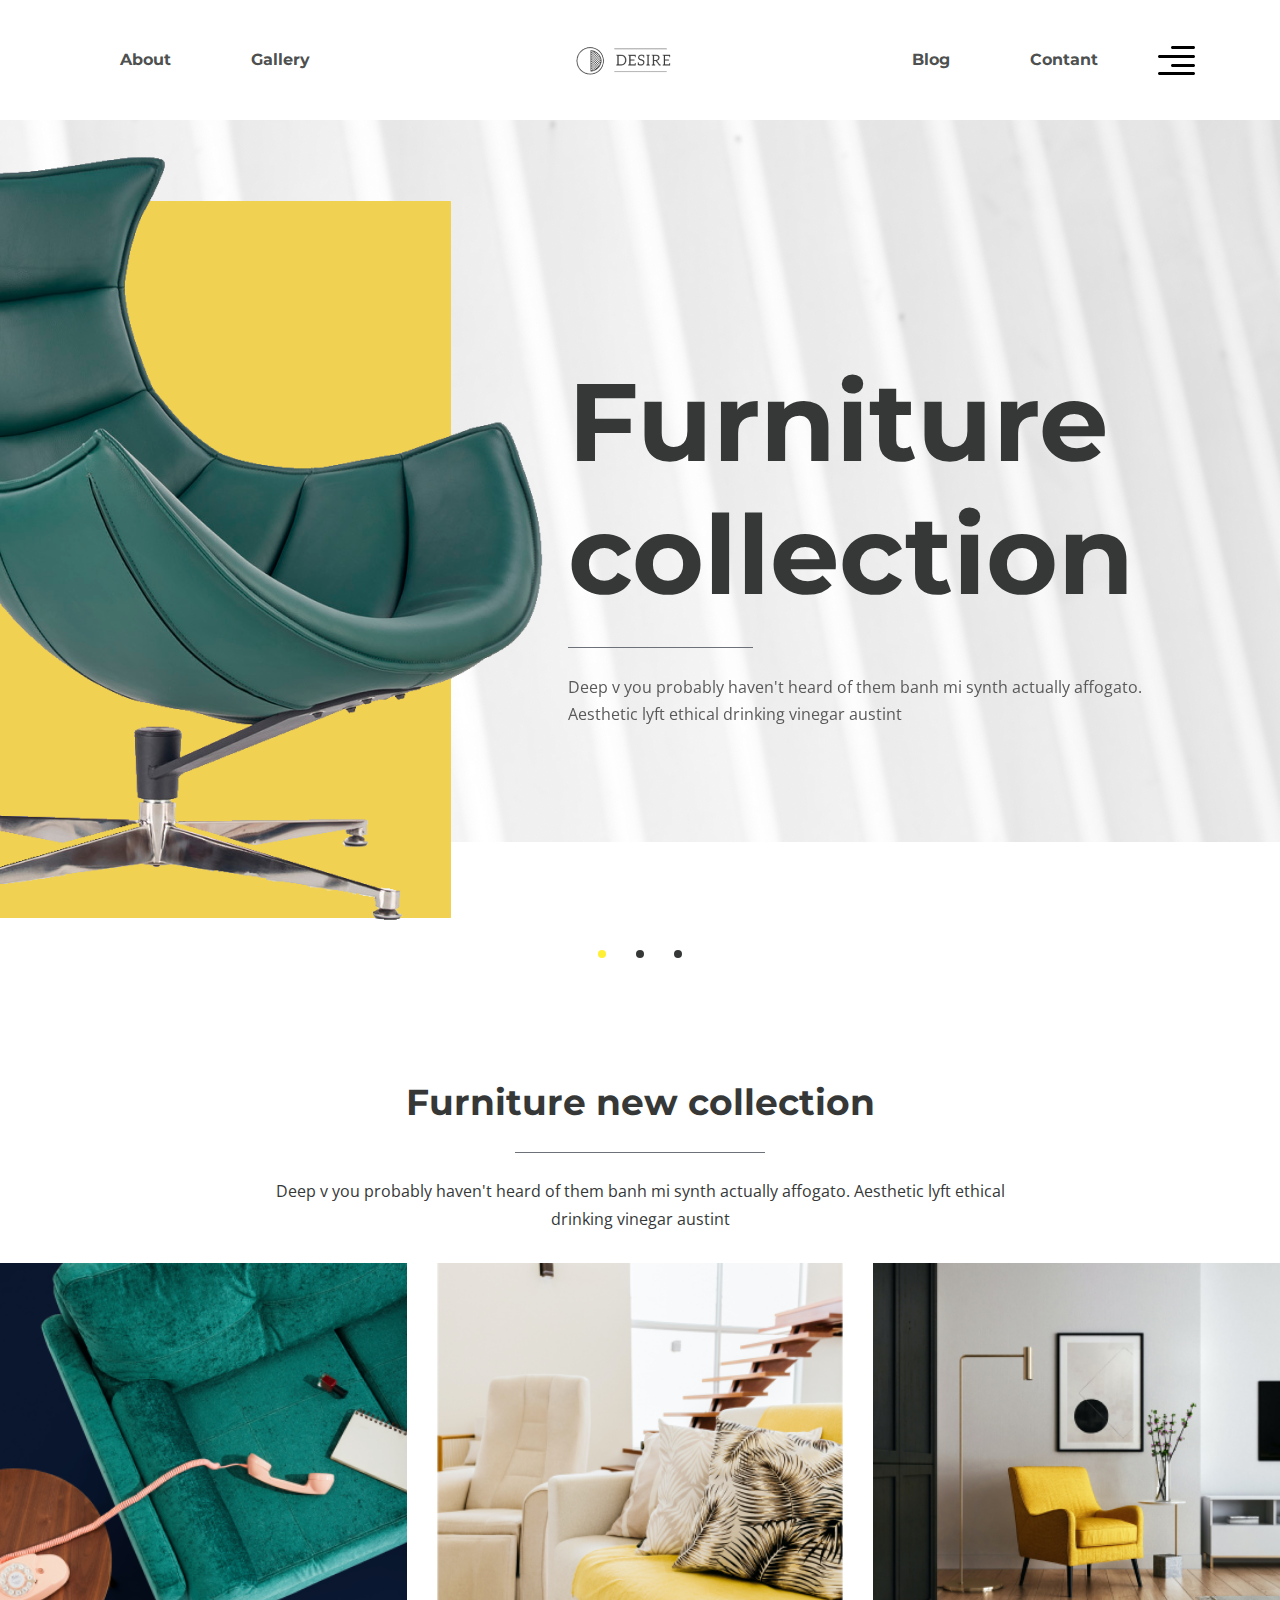
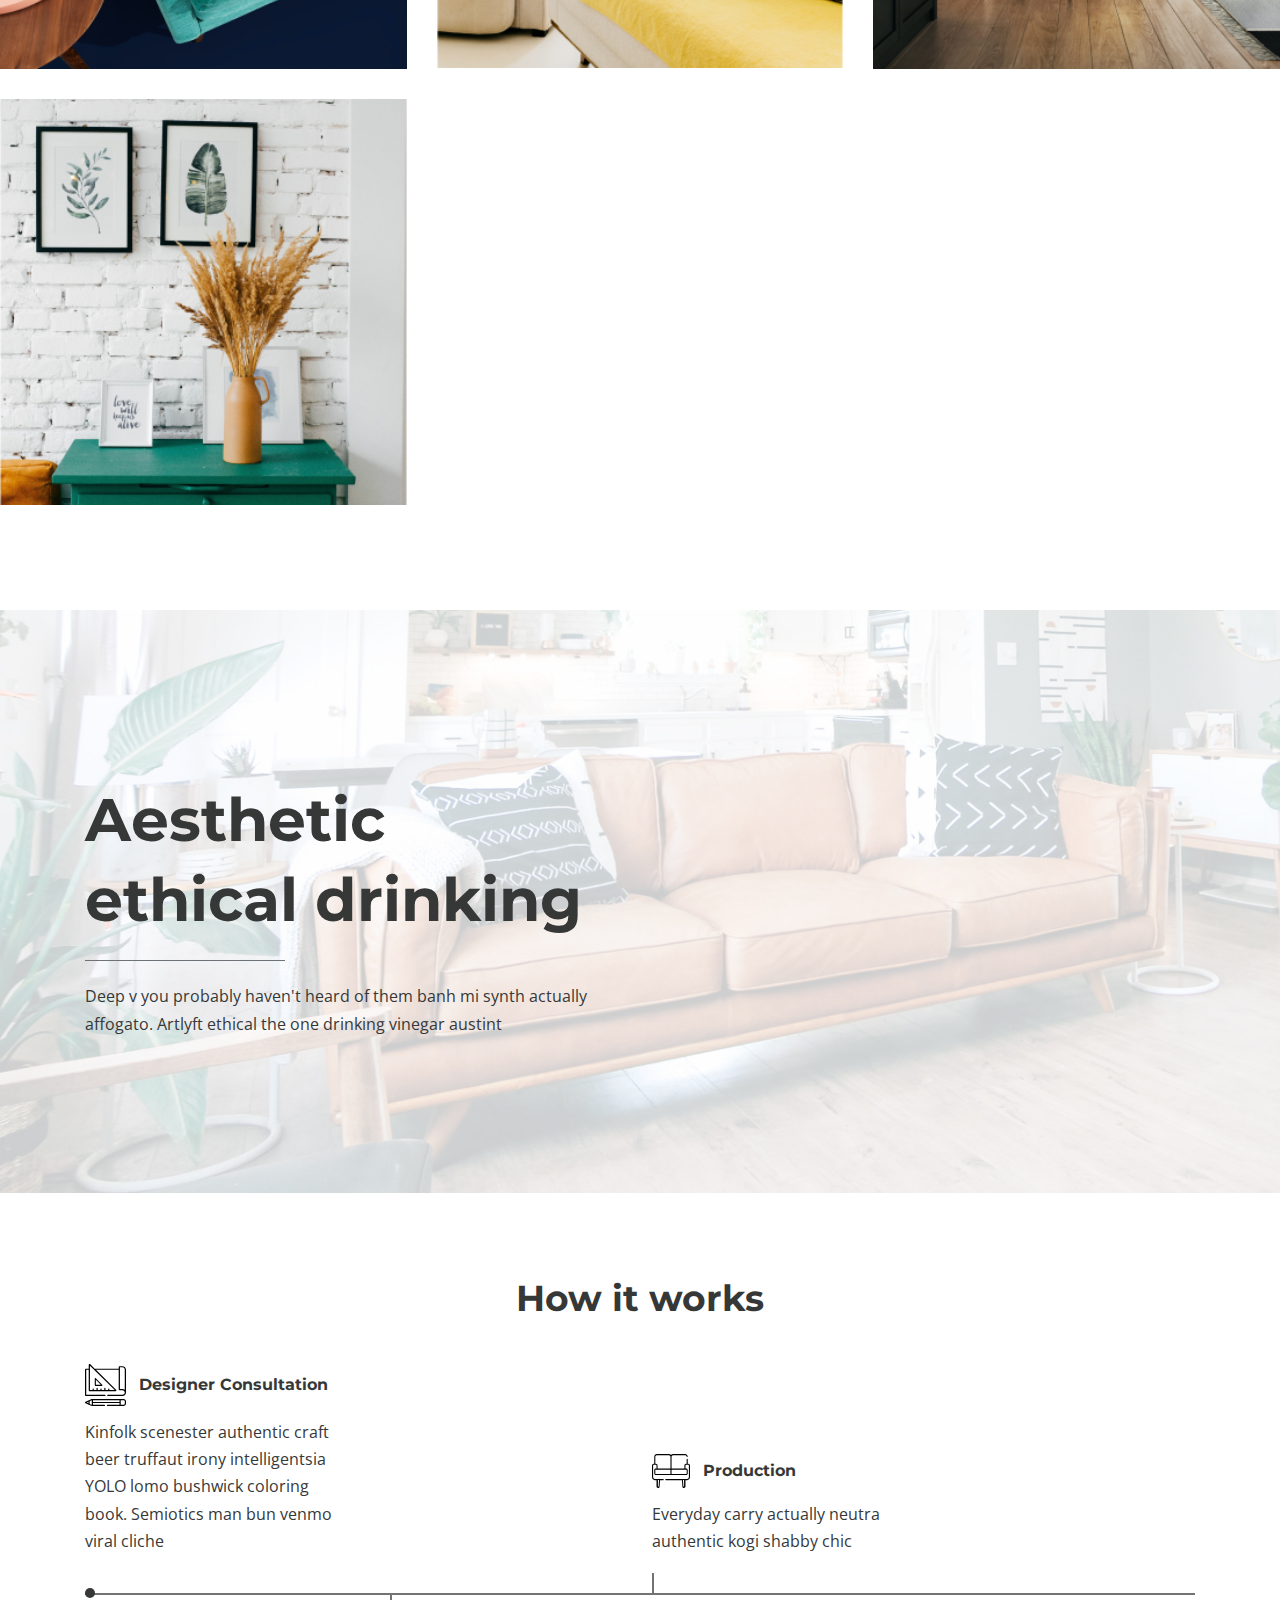
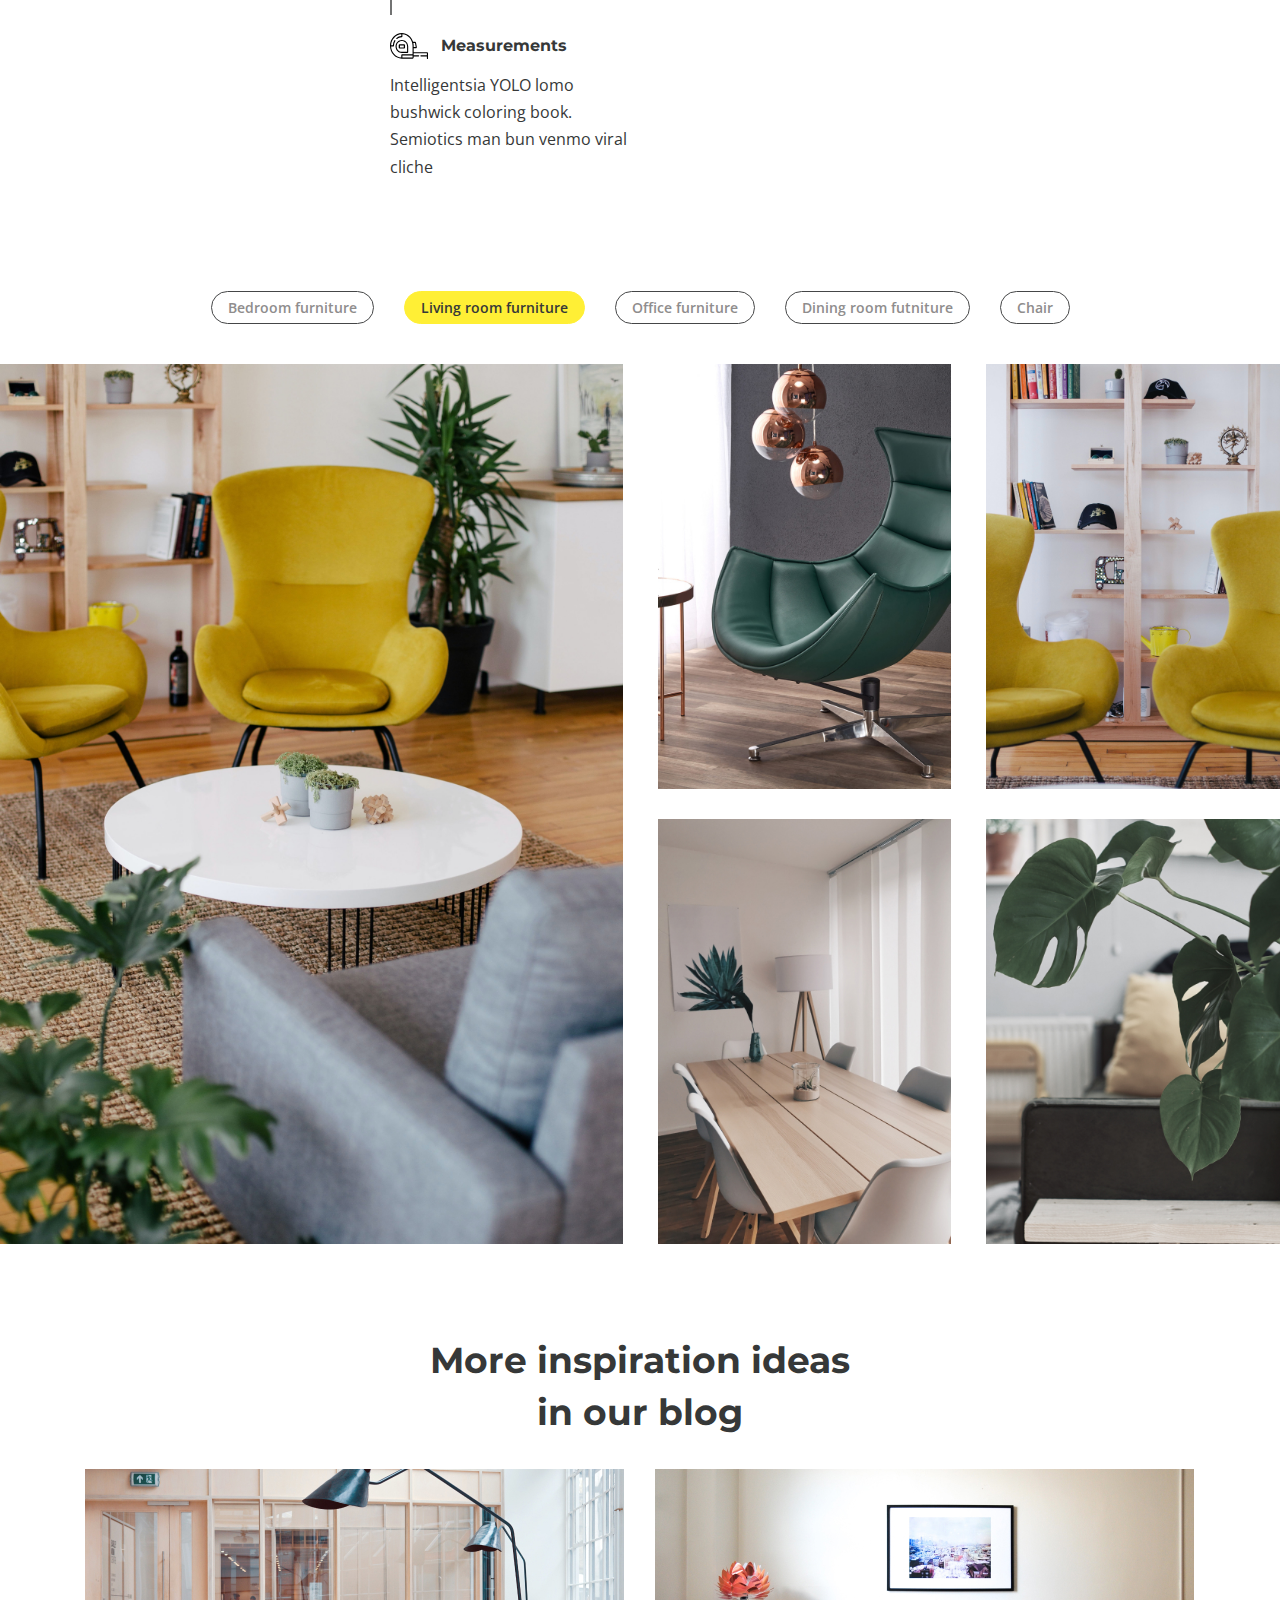
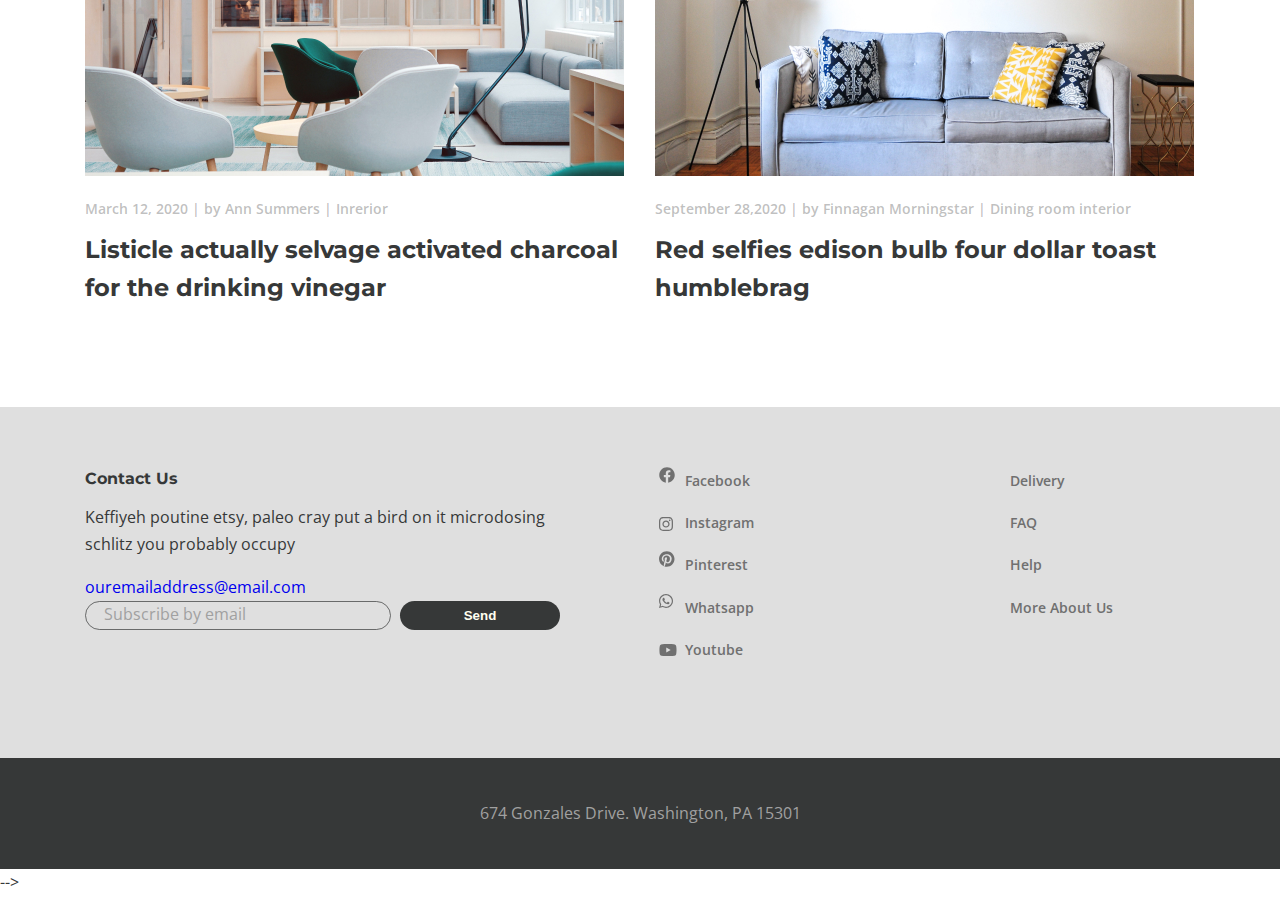
==== commit cd12641d: "fixed some projects" ====
--- a/exampe with scss/index.html
+++ b/exampe with scss/index.html
@@ -131,14 +131,7 @@
                             </div>
 
                         </a>
-                        <a class="collection__item" href="#">
-                            <img src="img/col05.jpg" alt="" class="collection__images">
-                            <div class="collection__info">
-                                <h6 class="collection__info-title">Truffaut literally trust</h6>
-                                <div class="collection__info-text">Living room furntiture | Chair</div>
-                            </div>
-
-                        </a>
+
                     </div>
                 </div>
             </section>
--- a/exampe with scss/css/style.css
+++ b/exampe with scss/css/style.css
@@ -1661,6 +1661,13 @@
   .contact-slider__img {
     height: 240px;
   }
+  .blog-box__items {
+    display: -webkit-box;
+    display: -ms-flexbox;
+    display: flex;
+    -ms-flex-wrap: wrap;
+        flex-wrap: wrap;
+  }
 }
 
 @media (max-width: 1040px) {
